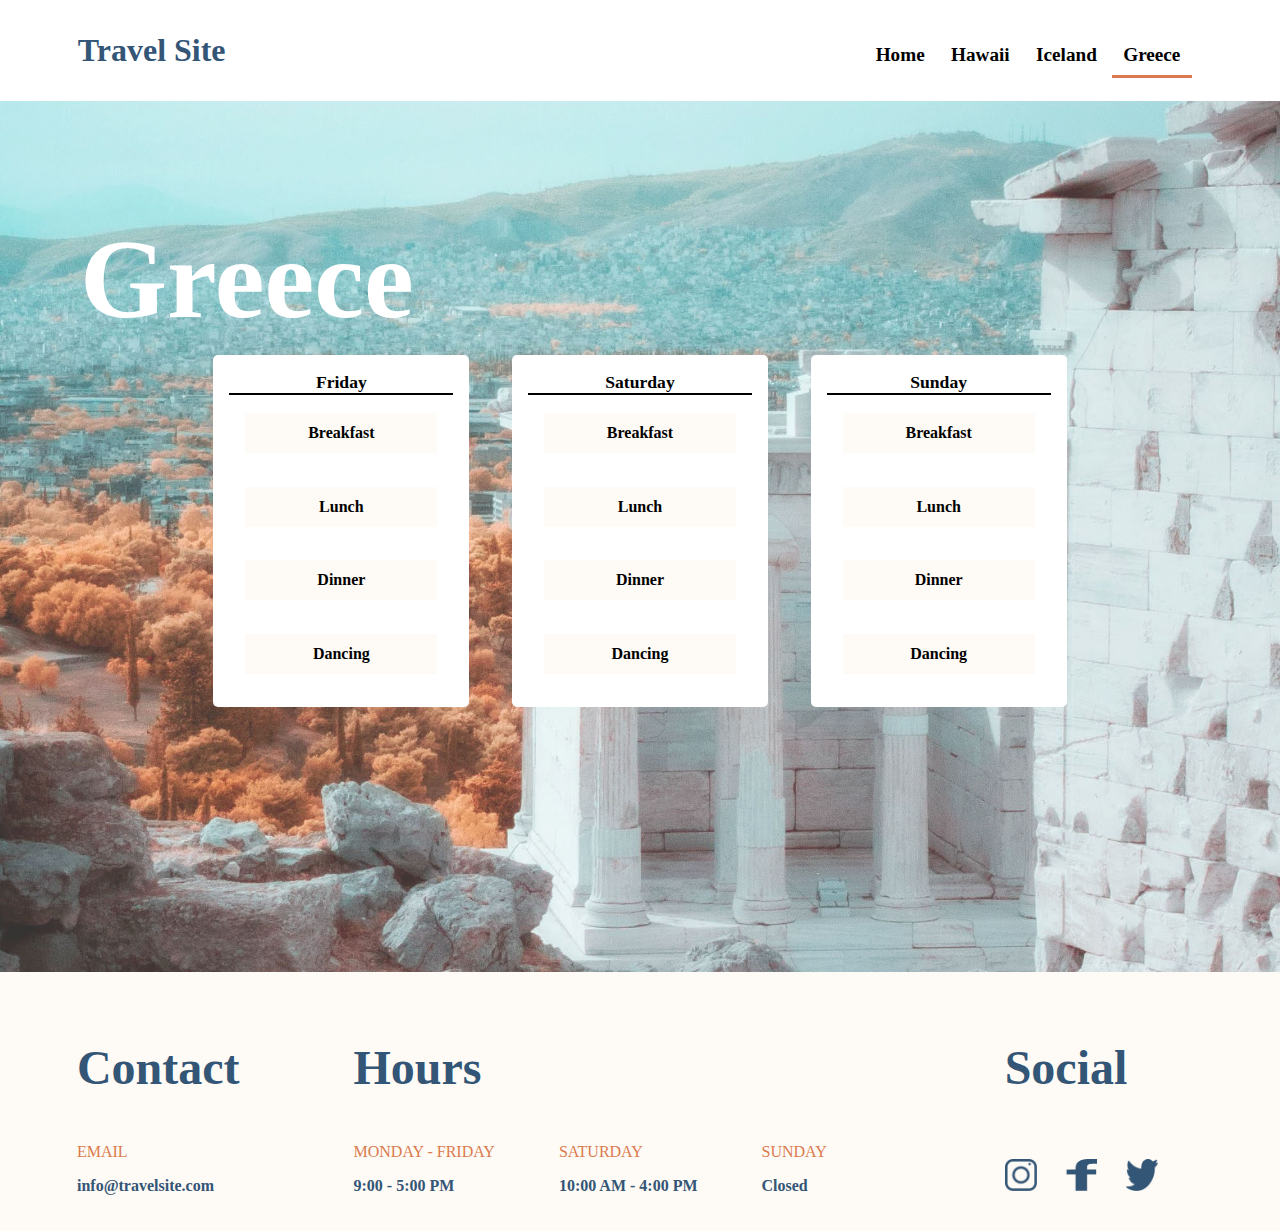
==== pages/greece.html @ 8c8dc3d8 "second commit" ====
<!DOCTYPE html>
<html lang="en">
<head>
    <meta charset="UTF-8">
    <meta name="viewport" content="width=device-width, initial-scale=1.0">
    <link href="https://fonts.googleapis.com/css2?family=Open+Sans:wght@300&display=swap" rel="stylesheet"> 
    <link rel="stylesheet" href="../css/global.css" />
    <link rel="stylesheet" href="../css/destination.css"/>
    <title>Document</title>
</head>
<body>
    <header class="header">
        <div class="logo">
            <a href="../index.html" class="logo__link">
                <h3 class="logo__text">Travel Site</h3>
            </a>
        </div>
        <nav>
            <ul class="nav">
               <a href="../index.html" class=" nav__link "><li class="nav__list-item">Home</li></a> 
                <a href="hawaii.html" class="nav__link "><li class="nav__list-item">Hawaii</li></a>
                <a href="iceland.html" class="nav__link "><li class="nav__list-item">Iceland</li></a>
                <a href="greece.html" class="  nav__link nav__link--active"><li class="nav__list-item">Greece</li></a>
               
            </ul>
        </nav>
    </header>
    <main class="destionation--greece">
        <h1 class=  "destination__banner">Greece</h1>
        <section class="destination_schedule">
            <div class="daily__schedule">
                <div class="day__name">Friday</div>
                <div class="hourly__schedule">Breakfast</div>
                <div class="hourly__schedule">Lunch</div>
                <div class="hourly__schedule">Dinner</div>
                <div class="hourly__schedule">Dancing</div>
            </div>
            <div class="daily__schedule">
                <div class="day__name">Saturday</div>
                <div class="hourly__schedule">Breakfast</div>
                <div class="hourly__schedule">Lunch</div>
                <div class="hourly__schedule">Dinner</div>
                <div class="hourly__schedule">Dancing</div>
            </div>
            
            <div class="daily__schedule">
                <div class="day__name">Sunday</div>
                <div class="hourly__schedule">Breakfast</div>
                <div class="hourly__schedule">Lunch</div>
                <div class="hourly__schedule">Dinner</div>
                <div class="hourly__schedule">Dancing</div>
            </div>
        </section>
    </main>
    <footer class="footer">
        <div class="footer__lists">
            <h3 class="footer__list--header">Contact</h3>
            <p class="footer_list--subheader">EMAIL</p>
            <p class="footer__list--item">info@travelsite.com</p>
    
        </div>
        <div class="footer__lists">
            <h3 class="footer__list--header">Hours</h3>
            <div class="footer__list--hours">
                <div class="days">
                    <p class="footer_list--subheader">MONDAY - FRIDAY</p>
                    <p class="footer__list--item"> 9:00 - 5:00 PM</p>
                </div>
                <div class="days"> 
                    <p class="footer_list--subheader">SATURDAY</p>
                    <p class="footer__list--item">10:00 AM - 4:00 PM</p></div>
                <div class="days">
                    <p class="footer_list--subheader">SUNDAY</p>
                    <p class="footer__list--item">Closed</p>
                </div>
                
            </div>
          
        </div>

        <div class="footer__lists">
            <h3 class="footer__list--header">Social</h3>
             <div class="social__icons--list">
             <div class="social__icons--item"><img class="social__icon--img"  src="../assets/Images/icon-instagram.png" alt="instagram icon"></div>
             <div class="social__icons--item"><img class="social__icon--img" src="../assets/Images/icon-facebook.png" alt="facebook icon"></div>
             <div class="social__icons--item"><img class="social__icon--img" src="../assets/Images/icon-twitter.png" alt="twitter icon"></div>
             </div>
             
        </div>

    </footer>
    
</body>
</html>
---- css/global.css ----
body{
    margin: 0; 
}
.header{
    display: flex; 
    background-color: #FFFFFF;
    padding: 0px; 
    margin: 0px; 
    align-items: baseline;
    position: fixed; 
    top: 0; 
    left: 0; 
    width: 100%; 
    z-index: 1;
 
}
.logo{
  
    margin: 0 3rem 0 4.86rem; 
}
.logo__link {
   color: #335576;
   text-decoration: none;
}
.logo__text{
    font-size: 2rem;
}

.nav{
margin-left:26.93rem;
margin-top:0 ; 
padding-left: 10rem;

}
.nav__link{
    text-decoration: none;
    padding-bottom: 11px;
}
.nav__link:hover{
    border-bottom: #DB7A4E 0.2rem solid;
}
.nav__link--active{
    border-bottom: #DB7A4E 0.2rem solid;
}

.nav__list-item{
    list-style-type: none;
    display: inline-flex;
    padding: 0.7rem; 
    font-size: 1.2rem;
    font-family: "noto sans"; 
    color: #000000; 
    font-weight: 600;
}


.footer {
    background-color: #FEFAF5;
    padding: 20px;
    display: flex;
    justify-content: space-around;
  }
 
  .footer__list--header {
    font-size: 3rem;
    text-align: left;
    color: #335576;
  }
  
  .footer_list--subheader {
    color:#DB7A4E;
    margin-top: 0;
  }
  
  
  .footer__list--hours{
    display: flex;
  }
  
  
  .social__icons--list {
    display:flex;
    justify-content: flex-start;
    padding-right:1rem; 
    margin-top:4rem;
  }
  
  .social__icons--item {
  padding-right: 1.8rem;
  
  }
  
  .social__icon--img {
    width: 2rem;
    height: 2rem;
  }
  .days{
    margin-right: 4rem;
 
    display: flex;
    flex-direction: column;

  }
  .footer__list--item{
    font-weight: 600;
    color: #335576;
    font-size: 1rem;
    margin-top:0; 
  }
---- css/destination.css ----
.destionation--iceland{
    background-image:url(../assets/Images/iceland.jpg);
    background-size: cover;
    background-position: center ; 
    height: 60rem; 
    padding-top: 0.75rem;
}
.destionation--hawaii{
    background-image:url(../assets/Images/hawaii.jpg);
    background-size: cover;
    background-position: center ; 
    height: 60rem; 
    padding-top: 0.75rem;
}
.destionation--greece{
    background-image:url(../assets/Images/greece.jpg);
    background-size: cover;
    background-position: center ; 
    height: 60rem; 
    padding-top: 0.75rem;
}

.destination__banner{
    font-size:7rem ; 
    padding: 8rem 5rem; 
    color: #ffffff;
    font-family: "archivo black";


}
.destination_schedule{
    display:flex;
    justify-content: space-around; 
    margin: -12rem 12rem 0 12rem;
}
.day__name{
    border-bottom: 2px solid black; 
    font-weight: 600;
    font-size: 1.1rem;
}
.daily__schedule{
    background-color:#FFF;
    width: 14rem;
    height: 20rem; 
    text-align: center; 
    border-radius: 5px; 
    display:flex;
    flex-direction: column;
    justify-content: space-around;
    padding:1rem;
}
.hourly__schedule{
    background-color: #FEFAF5;
    margin: 1rem; 
    font-weight: 600;
    font-size: 1rem;
    padding:0.69rem; 
}
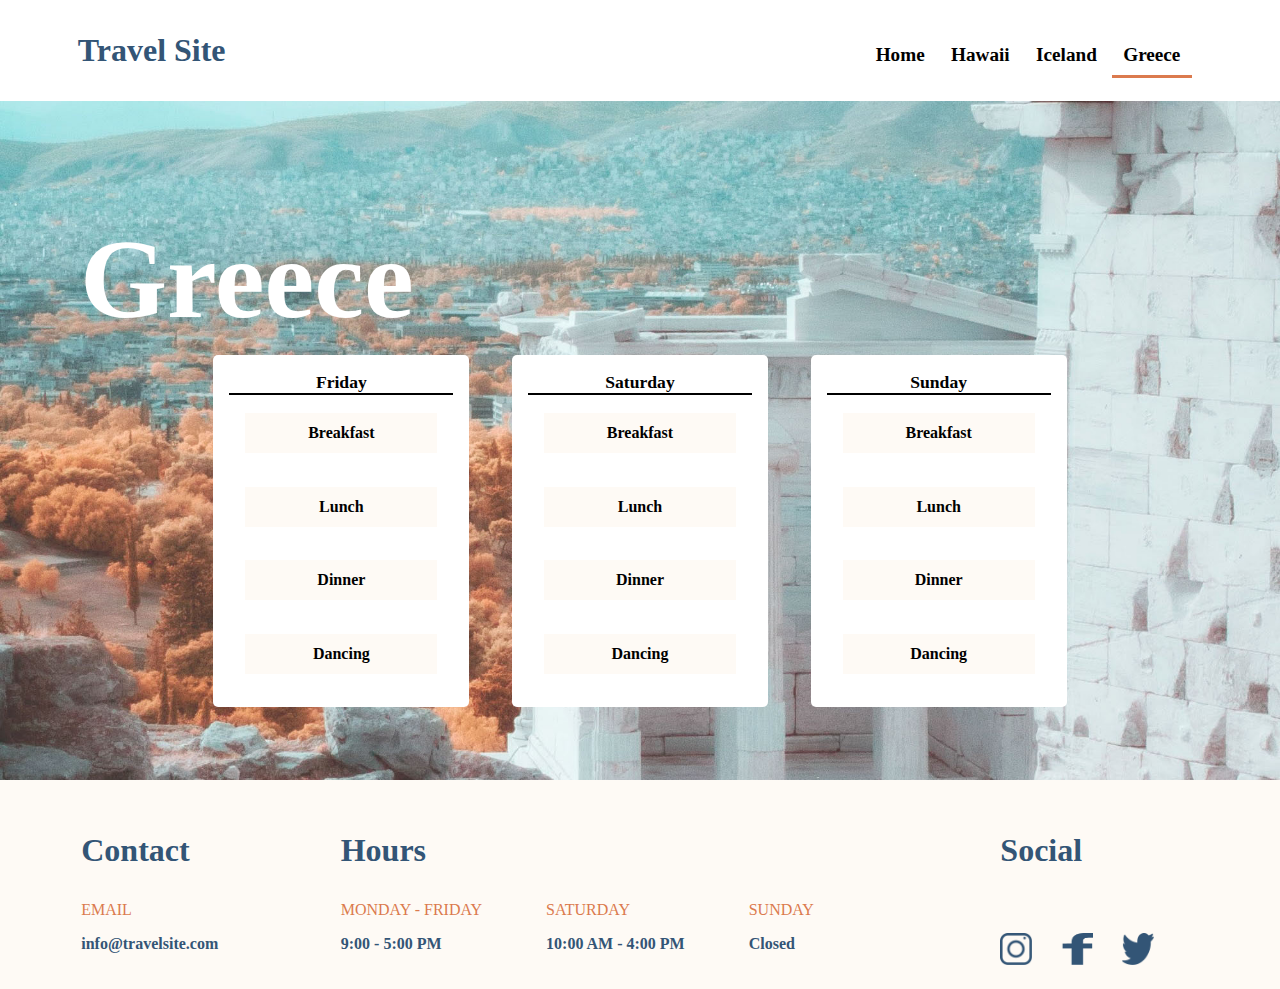
==== commit 82a9297b: "final commit" ====
--- a/pages/greece.html
+++ b/pages/greece.html
@@ -6,7 +6,7 @@
     <link href="https://fonts.googleapis.com/css2?family=Open+Sans:wght@300&display=swap" rel="stylesheet"> 
     <link rel="stylesheet" href="../css/global.css" />
     <link rel="stylesheet" href="../css/destination.css"/>
-    <title>Document</title>
+    <title>Travel Site-Greece</title>
 </head>
 <body>
     <header class="header">
--- a/css/global.css
+++ b/css/global.css
@@ -62,7 +62,7 @@
   }
  
   .footer__list--header {
-    font-size: 3rem;
+    font-size: 2rem;
     text-align: left;
     color: #335576;
   }
--- a/css/destination.css
+++ b/css/destination.css
@@ -1,22 +1,24 @@
 .destionation--iceland{
     background-image:url(../assets/Images/iceland.jpg);
     background-size: cover;
-    background-position: center ; 
-    height: 60rem; 
+    background-position: center center ; 
+    height: 48rem; 
+    width:100%;
     padding-top: 0.75rem;
 }
 .destionation--hawaii{
     background-image:url(../assets/Images/hawaii.jpg);
     background-size: cover;
     background-position: center ; 
-    height: 60rem; 
+    height: 48rem;
+    width: 1280px; 
     padding-top: 0.75rem;
 }
 .destionation--greece{
     background-image:url(../assets/Images/greece.jpg);
     background-size: cover;
     background-position: center ; 
-    height: 60rem; 
+    height: 48rem; 
     padding-top: 0.75rem;
 }
 
